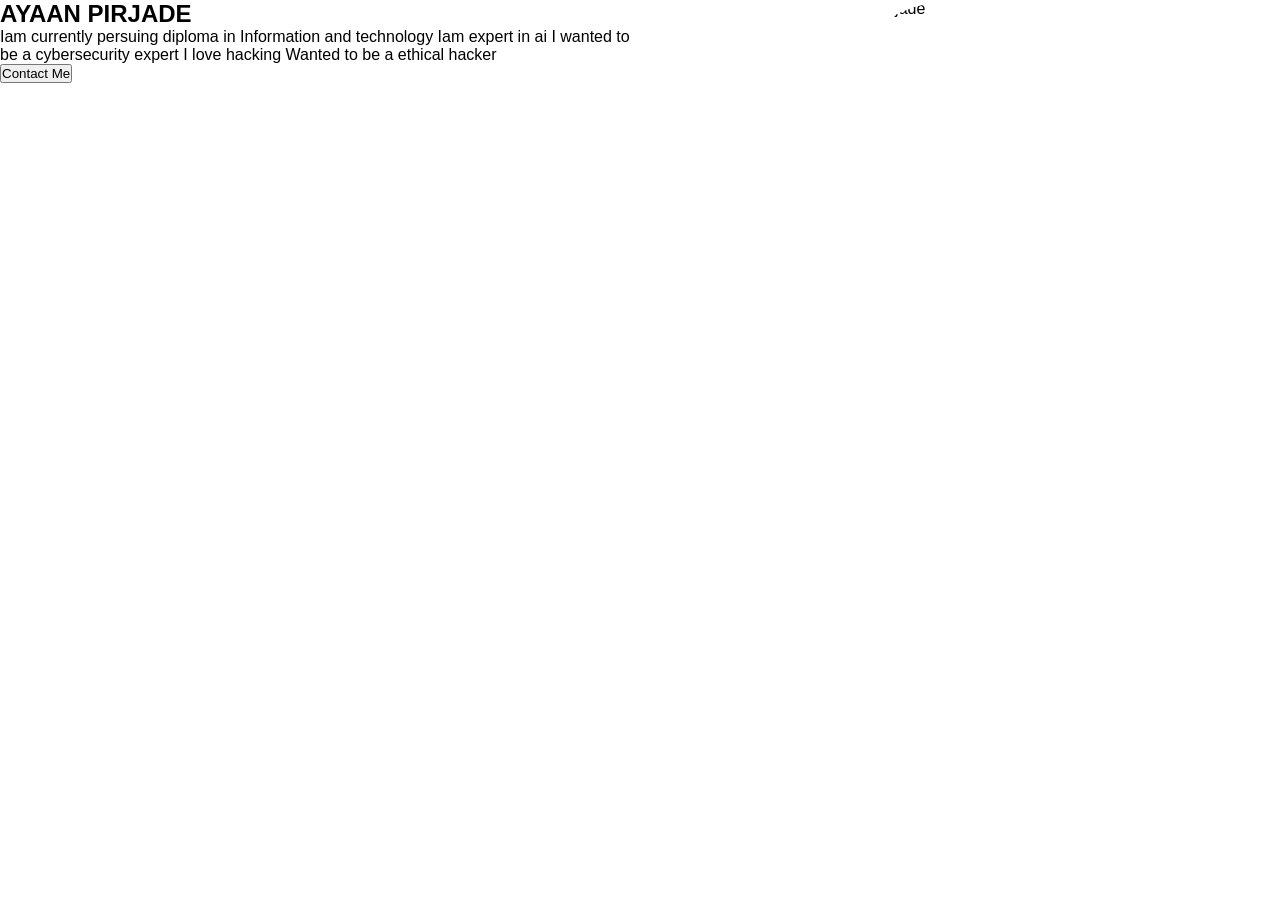
==== portfolio/index.html @ 5799d1e8 "hehe" ====
<!DOCTYPE html>
<html lang="en">
    <head>
        <meta charset="UTF-8">
        <meta name="viewport" content="width=device-width, initial-scale=1.0">
        <title>AYAAN PIRJADE</title>
        <link rel="stylesheet" href="./style.css">
    </head>
    <body>
        <section>
            <div class="UserInfo">
               <div class="leftDiv">
                <h1>AYAAN PIRJADE</h1>
                <p>Iam currently persuing diploma in Information and technology
Iam expert in ai
I wanted to be a cybersecurity expert
I love hacking
Wanted to be a ethical hacker</p>
            <button class="contactBtn">Contact Me</button>
               </div>
               <div class="rightDiv">
                <img src="https://avatars.githubusercontent.com/u/225470378?s=96&v=4" alt="Ayaan Pirjade">
               </div>
            </div>
        </section>
    </body>
---- portfolio/style.css ----
*{
    box-sizing: border-box;
    margin: 0;
    padding: 0;
    font-family: 'trebuchet ms', 'lucida sans', sans-serif;
}

.rightDiv img{
    width: 50%;
    height: 50%;
  
}
.UserInfo{
    display: flex;
}
.leftDiv{
 flex: 1;
}
.rightDiv{
    flex: 1;
    display: flex;
    justify-content: center;
    align-items: center;
}
.rightDiv img{
    width: 300px;
    height: 300px;
    border-radius: 50%;
}
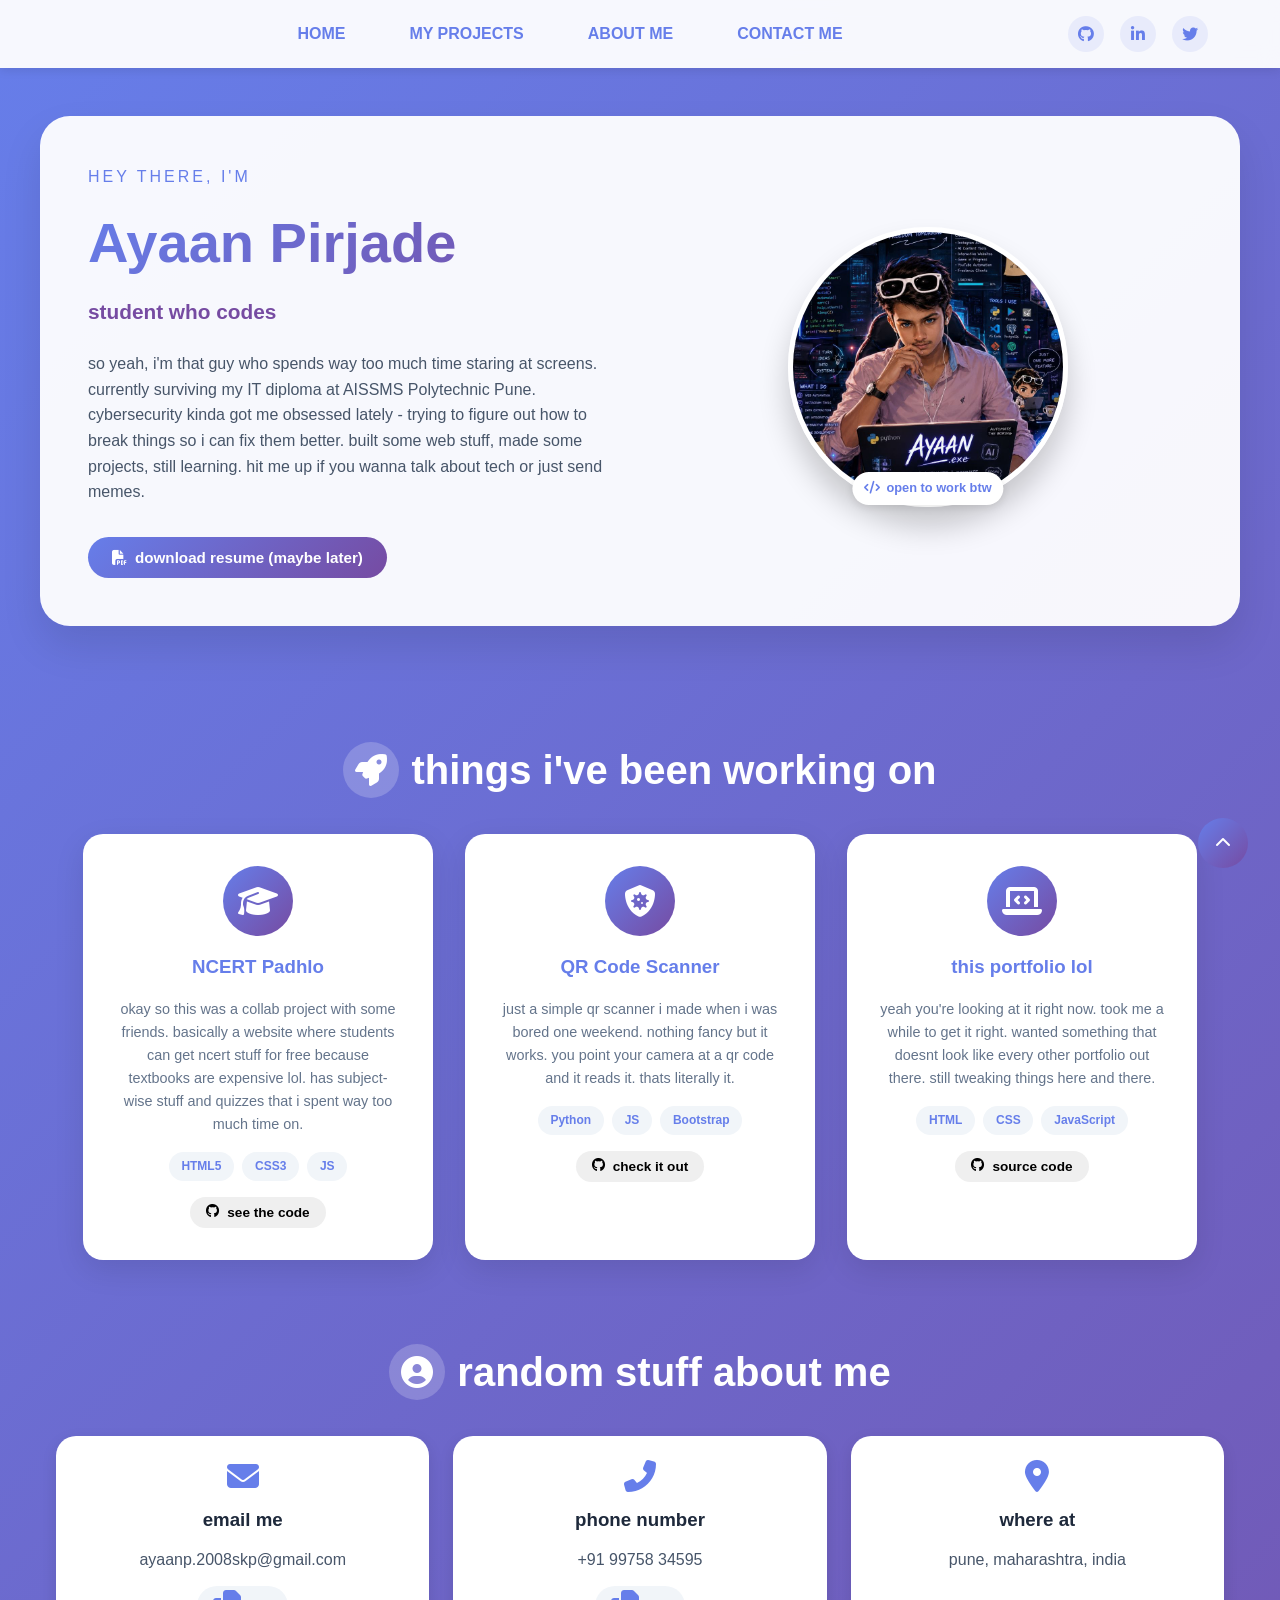
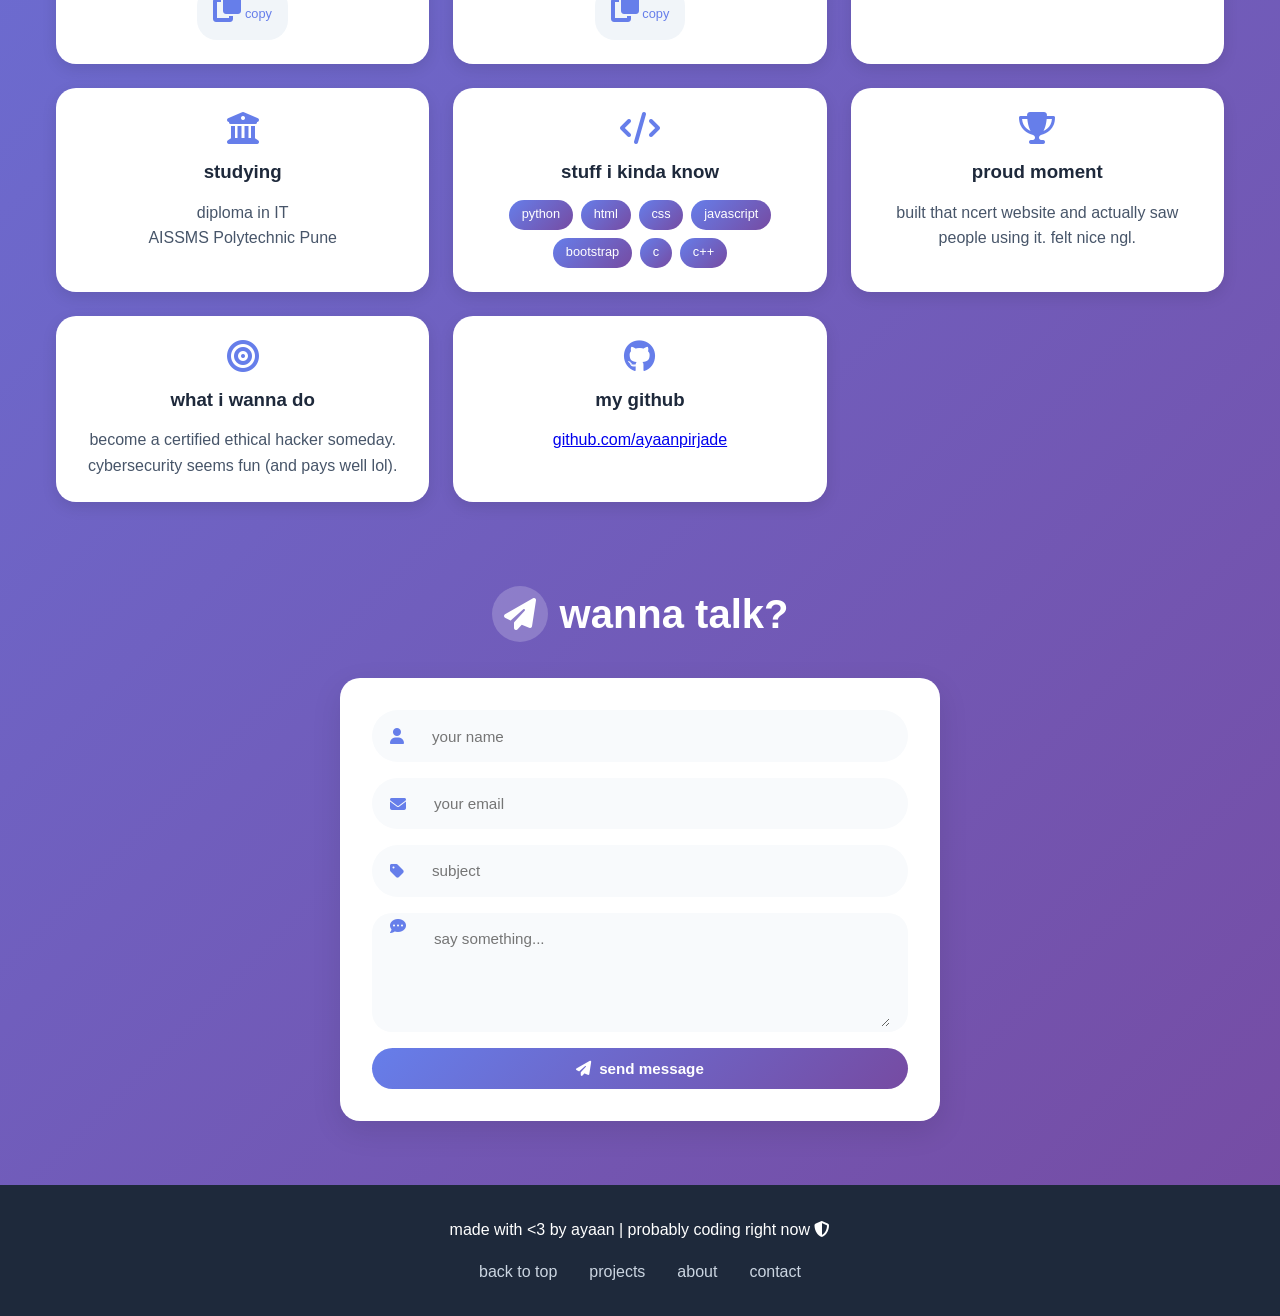
==== commit b0500b55: "Refactor portfolio website: overhaul HTML structure, enhance CSS styling, and improve responsiveness" ====
--- a/portfolio/index.html
+++ b/portfolio/index.html
@@ -1,26 +1,317 @@
 <!DOCTYPE html>
 <html lang="en">
-    <head>
-        <meta charset="UTF-8">
-        <meta name="viewport" content="width=device-width, initial-scale=1.0">
-        <title>AYAAN PIRJADE</title>
-        <link rel="stylesheet" href="./style.css">
-    </head>
-    <body>
-        <section>
-            <div class="UserInfo">
-               <div class="leftDiv">
-                <h1>AYAAN PIRJADE</h1>
-                <p>Iam currently persuing diploma in Information and technology
-Iam expert in ai
-I wanted to be a cybersecurity expert
-I love hacking
-Wanted to be a ethical hacker</p>
-            <button class="contactBtn">Contact Me</button>
-               </div>
-               <div class="rightDiv">
-                <img src="https://avatars.githubusercontent.com/u/225470378?s=96&v=4" alt="Ayaan Pirjade">
-               </div>
-            </div>
-        </section>
-    </body>+
+<head>
+    <meta charset="UTF-8">
+    <meta name="viewport" content="width=device-width, initial-scale=1.0">
+    <title>Ayaan Pirjade | sometimes i code, sometimes i sleep</title>
+    <link rel="stylesheet" href="style.css">
+    <link rel="stylesheet" href="https://cdnjs.cloudflare.com/ajax/libs/font-awesome/6.4.0/css/all.min.css">
+</head>
+
+<body>
+    
+    <!-- navigation bar thingy -->
+    <nav>
+    <div class="nav-container">
+        <div class="logo">
+            <a href="#home">
+                <img src=".//LOGO.jpg" alt="logo" class="logo-img" onerror="this.style.display='none'; this.nextSibling.style.display='block'">
+                <span class="logo-text" style="display: none;">A.P.</span>
+            </a>
+        </div>
+        <div class="hamburger" id="hamburger">
+            <i class="fas fa-bars"></i>
+        </div>
+        <ul class="nav-menu" id="nav-menu">
+            <li><a href="#home">HOME</a></li>
+            <li><a href="#projects">MY PROJECTS</a></li>
+            <li><a href="#about">ABOUT ME</a></li>
+            <li><a href="#contact">CONTACT ME</a></li>
+        </ul>
+        <div class="nav-social">
+            <a href="https://github.com/ayaanpirjade" target="_blank"><i class="fab fa-github"></i></a>
+            <a href="#"><i class="fab fa-linkedin-in"></i></a>
+            <a href="#"><i class="fab fa-twitter"></i></a>
+        </div>
+    </div>
+</nav>
+
+    <!-- main intro bit -->
+    <section id="home">
+        <div class="hero">
+            <div class="hero-content">
+                <span class="hello">hey there, i'm</span>
+                <h1>Ayaan Pirjade</h1>
+                <div class="typing" id="typing"></div>
+                <p>so yeah, i'm that guy who spends way too much time staring at screens. currently surviving my IT diploma at AISSMS Polytechnic Pune. cybersecurity kinda got me obsessed lately - trying to figure out how to break things so i can fix them better. built some web stuff, made some projects, still learning. hit me up if you wanna talk about tech or just send memes.</p>
+                <div class="hero-buttons">
+                    <button class="btn btn-primary" onclick="downloadResume()">
+                        <i class="fas fa-file-pdf"></i> download resume (maybe later)
+                    </button>
+                </div>
+            </div>
+            <div class="hero-image">
+                <div class="image-wrapper">
+                    <img src="../LOGO.jpg" alt="Ayaan Pirjade" onerror="this.src='https://ui-avatars.com/api/?name=Ayaan+Pirjade&background=1e293b&color=fff&size=300&bold=true&length=2'">
+                    <div class="status-badge">
+                        <i class="fas fa-code"></i> open to work btw
+                    </div>
+                </div>
+            </div>
+        </div>
+    </section>
+
+    <!-- projects section - things i actually built -->
+    <section id="projects">
+        <div class="container">
+            <div class="section-title">
+                <i class="fas fa-rocket"></i>
+                <h2>things i've been working on</h2>
+            </div>
+            <div class="projects-grid">
+                <div class="project-card">
+                    <div class="project-icon">
+                        <i class="fas fa-graduation-cap"></i>
+                    </div>
+                    <h3>NCERT Padhlo</h3>
+                    <p>okay so this was a collab project with some friends. basically a website where students can get ncert stuff for free because textbooks are expensive lol. has subject-wise stuff and quizzes that i spent way too much time on.</p>
+                    <div class="tech-tags">
+                        <span>HTML5</span>
+                        <span>CSS3</span>
+                        <span>JS</span>
+                    </div>
+                    <button class="btn btn-small" onclick="window.open('https://ayaanpirjade.github.io/NCERTPadhlo/', '_blank')">
+                        <i class="fab fa-github"></i> see the code
+                    </button>
+                </div>
+                <div class="project-card">
+                    <div class="project-icon">
+                        <i class="fas fa-shield-virus"></i>
+                    </div>
+                    <h3>QR Code Scanner</h3>
+                    <p>just a simple qr scanner i made when i was bored one weekend. nothing fancy but it works. you point your camera at a qr code and it reads it. thats literally it.</p>
+                    <div class="tech-tags">
+                        <span>Python</span>
+                        <span>JS</span>
+                        <span>Bootstrap</span>
+                    </div>
+                    <button class="btn btn-small" onclick="window.open('https://ayaanpirjade.github.io/Qr/', '_blank')">
+                        <i class="fab fa-github"></i> check it out
+                    </button>
+                </div>
+                <div class="project-card">
+                    <div class="project-icon">
+                        <i class="fas fa-laptop-code"></i>
+                    </div>
+                    <h3>this portfolio lol</h3>
+                    <p>yeah you're looking at it right now. took me a while to get it right. wanted something that doesnt look like every other portfolio out there. still tweaking things here and there.</p>
+                    <div class="tech-tags">
+                        <span>HTML</span>
+                        <span>CSS</span>
+                        <span>JavaScript</span>
+                    </div>
+                    <button class="btn btn-small" onclick="window.open('https://ayaanpirjade.github.io/my-portfolio/', '_blank')">
+                        <i class="fab fa-github"></i> source code
+                    </button>
+                </div>
+            </div>
+        </div>
+    </section>
+
+    <!-- about me - random facts -->
+    <section id="about">
+        <div class="container">
+            <div class="section-title">
+                <i class="fas fa-user-circle"></i>
+                <h2>random stuff about me</h2>
+            </div>
+            <div class="about-grid">
+                <div class="about-card">
+                    <i class="fas fa-envelope"></i>
+                    <h3>email me</h3>
+                    <p>ayaanp.2008skp@gmail.com</p>
+                    <button class="copy-btn" onclick="copyText('ayaanp.2008skp@gmail.com')"><i class="fas fa-copy"></i> copy</button>
+                </div>
+                <div class="about-card">
+                    <i class="fas fa-phone-alt"></i>
+                    <h3>phone number</h3>
+                    <p>+91 99758 34595</p>
+                    <button class="copy-btn" onclick="copyText('+919975834595')"><i class="fas fa-copy"></i> copy</button>
+                </div>
+                <div class="about-card">
+                    <i class="fas fa-map-marker-alt"></i>
+                    <h3>where at</h3>
+                    <p>pune, maharashtra, india</p>
+                </div>
+                <div class="about-card">
+                    <i class="fas fa-university"></i>
+                    <h3>studying</h3>
+                    <p>diploma in IT<br>AISSMS Polytechnic Pune</p>
+                </div>
+                <div class="about-card">
+                    <i class="fas fa-code"></i>
+                    <h3>stuff i kinda know</h3>
+                    <div class="skills">
+                        <span>python</span>
+                        <span>html</span>
+                        <span>css</span>
+                        <span>javascript</span>
+                        <span>bootstrap</span>
+                        <span>c</span>
+                        <span>c++</span>
+                    </div>
+                </div>
+                <div class="about-card">
+                    <i class="fas fa-trophy"></i>
+                    <h3>proud moment</h3>
+                    <p>built that ncert website and actually saw people using it. felt nice ngl.</p>
+                </div>
+                <div class="about-card">
+                    <i class="fas fa-bullseye"></i>
+                    <h3>what i wanna do</h3>
+                    <p>become a certified ethical hacker someday. cybersecurity seems fun (and pays well lol).</p>
+                </div>
+                <div class="about-card">
+                    <i class="fab fa-github"></i>
+                    <h3>my github</h3>
+                    <p><a href="https://github.com/ayaanpirjade" target="_blank">github.com/ayaanpirjade</a></p>
+                </div>
+            </div>
+        </div>
+    </section>
+
+    <!-- contact - if you wanna reach out -->
+    <section id="contact">
+        <div class="container">
+            <div class="section-title">
+                <i class="fas fa-paper-plane"></i>
+                <h2>wanna talk?</h2>
+            </div>
+            <div class="contact-form">
+                <form id="contactForm" onsubmit="handleSubmit(event)">
+                    <div class="input-group">
+                        <i class="fas fa-user"></i>
+                        <input type="text" placeholder="your name" required>
+                    </div>
+                    <div class="input-group">
+                        <i class="fas fa-envelope"></i>
+                        <input type="email" placeholder="your email" required>
+                    </div>
+                    <div class="input-group">
+                        <i class="fas fa-tag"></i>
+                        <input type="text" placeholder="subject" required>
+                    </div>
+                    <div class="input-group textarea-group">
+                        <i class="fas fa-comment-dots"></i>
+                        <textarea rows="5" placeholder="say something..."></textarea>
+                    </div>
+                    <button type="submit" class="btn btn-primary btn-full">
+                        <i class="fas fa-paper-plane"></i> send message
+                    </button>
+                </form>
+            </div>
+        </div>
+    </section>
+
+    <footer>
+        <p>made with &lt;3 by ayaan | probably coding right now <i class="fas fa-shield-alt"></i></p>
+        <div class="footer-links">
+            <a href="#home">back to top</a>
+            <a href="#projects">projects</a>
+            <a href="#about">about</a>
+            <a href="#contact">contact</a>
+        </div>
+    </footer>
+
+    <div class="back-to-top">
+        <a href="#"><i class="fas fa-chevron-up"></i></a>
+    </div>
+
+    <script>
+        // mobile menu thing - because phones exist
+        const hamburger = document.getElementById('hamburger');
+        const navMenu = document.getElementById('nav-menu');
+
+        if(hamburger) {
+            hamburger.addEventListener('click', () => {
+                navMenu.classList.toggle('active');
+            });
+        }
+
+        // close menu when you click a link
+        document.querySelectorAll('.nav-menu a').forEach(link => {
+            link.addEventListener('click', () => {
+                navMenu.classList.remove('active');
+            });
+        });
+
+        // typing animation - just for fun
+        const thingsIDo = ["student who codes", "cybersecurity nerd", "python enjoyer", "web dev (kinda)", "ethical hacker in training"];
+        let idx = 0, charIdx = 0, deleting = false;
+        const typingBox = document.getElementById('typing');
+
+        function typeWriter() {
+            if (!typingBox) return;
+            const currentText = thingsIDo[idx];
+            if (deleting) {
+                typingBox.textContent = currentText.substring(0, charIdx - 1);
+                charIdx--;
+            } else {
+                typingBox.textContent = currentText.substring(0, charIdx + 1);
+                charIdx++;
+            }
+            
+            if (!deleting && charIdx === currentText.length) {
+                deleting = true;
+                setTimeout(typeWriter, 1800);
+            } else if (deleting && charIdx === 0) {
+                deleting = false;
+                idx = (idx + 1) % thingsIDo.length;
+                setTimeout(typeWriter, 400);
+            } else {
+                setTimeout(typeWriter, deleting ? 40 : 80);
+            }
+        }
+        typeWriter();
+
+        // copy to clipboard - handy
+        function copyText(text) {
+            navigator.clipboard.writeText(text).then(() => {
+                alert('copied to clipboard: ' + text);
+            }).catch(() => {
+                alert('couldnt copy, try manual');
+            });
+        }
+
+        // contact form submit
+        function handleSubmit(e) {
+            e.preventDefault();
+            alert('thanks! i\'ll get back to you when i check my email (might take a day or two)');
+            e.target.reset();
+        }
+
+        // resume thing - not ready yet
+        function downloadResume() {
+            alert('resume not ready yet 😅 working on it though!');
+        }
+
+        // smooth scrolling for internal links
+        document.querySelectorAll('a[href^="#"]').forEach(anchor => {
+            anchor.addEventListener('click', function(e) {
+                const href = this.getAttribute('href');
+                if(href === "#" || href === "") return;
+                e.preventDefault();
+                const target = document.querySelector(href);
+                if(target) {
+                    target.scrollIntoView({ behavior: 'smooth' });
+                }
+            });
+        });
+
+        // little console message - why not
+        console.log("hey there! thanks for checking out my portfolio 🙂");
+    </script>
+</body>
+
+</html>
--- a/portfolio/style.css
+++ b/portfolio/style.css
@@ -1,29 +1,624 @@
-*{
-    box-sizing: border-box;
+* {
     margin: 0;
     padding: 0;
-    font-family: 'trebuchet ms', 'lucida sans', sans-serif;
-}
-
-.rightDiv img{
-    width: 50%;
-    height: 50%;
-  
-}
-.UserInfo{
-    display: flex;
-}
-.leftDiv{
- flex: 1;
-}
-.rightDiv{
+    box-sizing: border-box;
+    scroll-behavior: smooth;
+}
+
+body {
+    font-family: -apple-system, BlinkMacSystemFont, 'Segoe UI', Roboto, Oxygen, Ubuntu, sans-serif;
+    background: linear-gradient(135deg, #667eea 0%, #764ba2 100%);
+    color: #1e293b;
+    line-height: 1.6;
+}
+
+/* Navigation */
+nav {
+    position: sticky;
+    top: 0;
+    z-index: 100;
+    background: rgba(255, 255, 255, 0.95);
+    backdrop-filter: blur(10px);
+    box-shadow: 0 2px 10px rgba(0, 0, 0, 0.1);
+}
+
+.nav-container {
+    max-width: 1200px;
+    margin: 0 auto;
+    padding: 1rem 2rem;
+    display: flex;
+    justify-content: space-between;
+    align-items: center;
+    flex-wrap: wrap;
+}
+
+.logo a {
+    font-size: 1.8rem;
+    font-weight: bold;
+    background: linear-gradient(135deg, #667eea, #764ba2);
+    -webkit-background-clip: text;
+    background-clip: text;
+    color: transparent;
+    text-decoration: none;
+}
+
+.nav-menu {
+    display: flex;
+    list-style: none;
+    gap: 2rem;
+}
+
+.nav-menu li a {
+    text-decoration: none;
+    color: #667eea;
+    font-weight: 600;
+    transition: 0.3s;
+    padding: 0.5rem 1rem;
+    border-radius: 25px;
+}
+
+.nav-menu li a:hover {
+    background: linear-gradient(135deg, #667eea, #764ba2);
+    color: white;
+}
+
+.nav-social {
+    display: flex;
+    gap: 1rem;
+}
+
+.nav-social a {
+    width: 36px;
+    height: 36px;
+    display: flex;
+    align-items: center;
+    justify-content: center;
+    background: rgba(102, 126, 234, 0.1);
+    border-radius: 50%;
+    color: #667eea;
+    text-decoration: none;
+    transition: 0.3s;
+}
+
+.nav-social a:hover {
+    background: #667eea;
+    color: white;
+}
+
+.hamburger {
+    display: none;
+    font-size: 1.8rem;
+    cursor: pointer;
+    color: #667eea;
+}
+
+/* Hero Section */
+.hero {
+    max-width: 1200px;
+    margin: 3rem auto;
+    padding: 3rem;
+    display: flex;
+    align-items: center;
+    gap: 3rem;
+    background: rgba(255, 255, 255, 0.95);
+    border-radius: 30px;
+    box-shadow: 0 20px 40px rgba(0, 0, 0, 0.1);
+    flex-wrap: wrap;
+}
+
+.hero-content {
     flex: 1;
-    display: flex;
-    justify-content: center;
-    align-items: center;
-}
-.rightDiv img{
-    width: 300px;
-    height: 300px;
+    min-width: 280px;
+}
+
+.hello {
+    font-size: 1rem;
+    color: #667eea;
+    text-transform: uppercase;
+    letter-spacing: 3px;
+}
+
+.hero-content h1 {
+    font-size: 3.5rem;
+    background: linear-gradient(135deg, #667eea, #764ba2);
+    -webkit-background-clip: text;
+    background-clip: text;
+    color: transparent;
+    margin: 0.5rem 0;
+}
+
+.typing {
+    font-size: 1.3rem;
+    color: #764ba2;
+    margin-bottom: 1rem;
+    font-weight: 600;
+    min-height: 2.5rem;
+}
+
+.hero-content p {
+    color: #475569;
+    margin-bottom: 2rem;
+}
+
+.hero-buttons {
+    display: flex;
+    gap: 1rem;
+    flex-wrap: wrap;
+}
+
+.hero-image {
+    flex: 1;
+    text-align: center;
+}
+
+.image-wrapper {
+    position: relative;
+    display: inline-block;
+}
+
+.image-wrapper img {
+    width: 280px;
+    height: 280px;
     border-radius: 50%;
-}
+    object-fit: cover;
+    border: 5px solid white;
+    box-shadow: 0 20px 30px rgba(0, 0, 0, 0.2);
+}
+
+.status-badge {
+    position: absolute;
+    bottom: 10px;
+    left: 50%;
+    transform: translateX(-50%);
+    background: white;
+    padding: 6px 12px;
+    border-radius: 50px;
+    font-size: 0.8rem;
+    font-weight: 600;
+    color: #667eea;
+    white-space: nowrap;
+    display: flex;
+    align-items: center;
+    gap: 6px;
+    box-shadow: 0 2px 8px rgba(0, 0, 0, 0.1);
+}
+
+/* Buttons */
+.btn {
+    padding: 12px 24px;
+    border-radius: 50px;
+    font-weight: 600;
+    cursor: pointer;
+    transition: 0.3s;
+    border: none;
+    font-size: 0.95rem;
+    display: inline-flex;
+    align-items: center;
+    gap: 8px;
+}
+
+.btn-primary {
+    background: linear-gradient(135deg, #667eea, #764ba2);
+    color: white;
+}
+
+.btn-primary:hover {
+    transform: translateY(-3px);
+    box-shadow: 0 10px 20px rgba(102, 126, 234, 0.3);
+}
+
+.btn-secondary {
+    background: white;
+    color: #667eea;
+    border: 2px solid #667eea;
+}
+
+.btn-secondary:hover {
+    background: #667eea;
+    color: white;
+}
+
+.btn-small {
+    padding: 8px 16px;
+    font-size: 0.85rem;
+}
+
+.btn-full {
+    width: 100%;
+    justify-content: center;
+}
+
+/* Sections */
+.container {
+    max-width: 1200px;
+    margin: 0 auto;
+    padding: 1rem;
+}
+
+.section-title {
+    text-align: center;
+    margin: 3rem 0 2rem;
+    display: flex;
+    align-items: center;
+    justify-content: center;
+    gap: 12px;
+}
+
+.section-title i {
+    font-size: 2rem;
+    color: white;
+    background: rgba(255, 255, 255, 0.2);
+    padding: 12px;
+    border-radius: 50%;
+}
+
+.section-title h2 {
+    font-size: 2.5rem;
+    color: white;
+    font-weight: 700;
+}
+
+/* Projects */
+.projects-grid {
+    display: flex;
+    flex-wrap: wrap;
+    justify-content: center;
+    gap: 2rem;
+}
+
+.project-card {
+    background: white;
+    border-radius: 20px;
+    padding: 2rem;
+    max-width: 350px;
+    text-align: center;
+    transition: 0.3s;
+    box-shadow: 0 10px 30px rgba(0, 0, 0, 0.1);
+    flex: 1;
+    min-width: 280px;
+}
+
+.project-card:hover {
+    transform: translateY(-10px);
+}
+
+.project-icon {
+    width: 70px;
+    height: 70px;
+    background: linear-gradient(135deg, #667eea, #764ba2);
+    border-radius: 50%;
+    display: flex;
+    align-items: center;
+    justify-content: center;
+    margin: 0 auto 1rem;
+}
+
+.project-icon i {
+    font-size: 2rem;
+    color: white;
+}
+
+.project-card h3 {
+    margin: 1rem 0;
+    color: #667eea;
+}
+
+.project-card p {
+    color: #64748b;
+    margin-bottom: 1rem;
+    font-size: 0.9rem;
+}
+
+.tech-tags {
+    display: flex;
+    flex-wrap: wrap;
+    gap: 0.5rem;
+    justify-content: center;
+    margin: 1rem 0;
+}
+
+.tech-tags span {
+    background: #f1f5f9;
+    padding: 0.3rem 0.8rem;
+    border-radius: 20px;
+    font-size: 0.75rem;
+    color: #667eea;
+    font-weight: 600;
+}
+
+/* About */
+.about-grid {
+    display: grid;
+    grid-template-columns: repeat(auto-fit, minmax(300px, 1fr));
+    gap: 1.5rem;
+}
+
+.about-card {
+    background: white;
+    padding: 1.5rem;
+    border-radius: 20px;
+    text-align: center;
+    transition: 0.3s;
+    box-shadow: 0 5px 15px rgba(0, 0, 0, 0.1);
+}
+
+.about-card:hover {
+    transform: translateY(-5px);
+}
+
+.about-card i {
+    font-size: 2rem;
+    color: #667eea;
+    margin-bottom: 0.8rem;
+}
+
+.about-card h3 {
+    margin-bottom: 0.8rem;
+}
+
+.about-card p {
+    color: #475569;
+    word-break: break-word;
+}
+
+.skills {
+    display: flex;
+    flex-wrap: wrap;
+    gap: 0.5rem;
+    justify-content: center;
+}
+
+.skills span {
+    background: linear-gradient(135deg, #667eea, #764ba2);
+    color: white;
+    padding: 0.3rem 0.8rem;
+    border-radius: 20px;
+    font-size: 0.8rem;
+}
+
+.copy-btn {
+    margin-top: 0.8rem;
+    padding: 0.3rem 1rem;
+    background: #f1f5f9;
+    color: #667eea;
+    border: none;
+    border-radius: 20px;
+    cursor: pointer;
+    font-size: 0.8rem;
+    transition: 0.3s;
+}
+
+.copy-btn:hover {
+    background: #667eea;
+    color: white;
+}
+
+/* Contact Form */
+.contact-form {
+    max-width: 600px;
+    margin: 0 auto;
+    background: white;
+    border-radius: 20px;
+    padding: 2rem;
+    box-shadow: 0 10px 30px rgba(0, 0, 0, 0.1);
+}
+
+.input-group {
+    display: flex;
+    align-items: center;
+    gap: 1rem;
+    background: #f8fafc;
+    border-radius: 50px;
+    padding: 0.2rem 1rem;
+    margin-bottom: 1rem;
+    border: 2px solid transparent;
+    transition: 0.3s;
+}
+
+.input-group:focus-within {
+    border-color: #667eea;
+    background: white;
+}
+
+.input-group i {
+    color: #667eea;
+}
+
+.input-group input,
+.input-group textarea {
+    width: 100%;
+    padding: 12px;
+    border: none;
+    background: transparent;
+    outline: none;
+    font-size: 0.95rem;
+}
+
+.textarea-group {
+    align-items: flex-start;
+    border-radius: 20px;
+}
+
+.textarea-group textarea {
+    resize: vertical;
+    font-family: inherit;
+}
+/* Logo image styling */
+.logo-img {
+    width: 40px;
+    height: 40px;
+    border-radius: 50%;
+    object-fit: cover;
+    transition: transform 0.3s;
+}
+
+.logo-img:hover {
+    transform: scale(1.05);
+}
+
+/* If you want different sizes, use these options: */
+
+/* Small logo */
+.logo-img-small {
+    width: 30px;
+    height: 30px;
+}
+
+/* Medium logo (default) */
+.logo-img-medium {
+    width: 40px;
+    height: 40px;
+}
+
+/* Large logo */
+.logo-img-large {
+    width: 50px;
+    height: 50px;
+}
+
+/* If you want text instead of image, keep the original AP */
+.logo a {
+    font-size: 1.8rem;
+    font-weight: bold;
+    background: linear-gradient(135deg, #667eea, #764ba2);
+    -webkit-background-clip: text;
+    background-clip: text;
+    color: transparent;
+    text-decoration: none;
+}
+/* Footer */
+footer {
+    background: #1e293b;
+    color: white;
+    text-align: center;
+    padding: 2rem;
+    margin-top: 3rem;
+}
+
+.footer-links {
+    display: flex;
+    justify-content: center;
+    gap: 2rem;
+    margin-top: 1rem;
+    flex-wrap: wrap;
+}
+
+.footer-links a {
+    color: #cbd5e1;
+    text-decoration: none;
+}
+
+.footer-links a:hover {
+    color: white;
+}
+
+/* Back to top */
+.back-to-top {
+    position: fixed;
+    bottom: 2rem;
+    right: 2rem;
+    background: linear-gradient(135deg, #667eea, #764ba2);
+    border-radius: 50%;
+    padding: 10px;
+    cursor: pointer;
+    transition: 0.3s;
+}
+
+.back-to-top a {
+    color: white;
+    text-decoration: none;
+    display: flex;
+    align-items: center;
+    justify-content: center;
+    width: 30px;
+    height: 30px;
+}
+
+.back-to-top:hover {
+    transform: translateY(-5px);
+}
+
+/* Mobile Responsive */
+@media (max-width: 768px) {
+    .hamburger {
+        display: block;
+    }
+
+    .nav-menu {
+        display: none;
+        width: 100%;
+        flex-direction: column;
+        align-items: center;
+        padding: 1rem 0;
+    }
+
+    .nav-menu.active {
+        display: flex;
+    }
+
+    .hero {
+        flex-direction: column;
+        text-align: center;
+        margin: 1rem;
+        padding: 1.5rem;
+    }
+
+    .hero-content h1 {
+        font-size: 2rem;
+    }
+
+    .typing {
+        font-size: 1rem;
+    }
+
+    .hero-buttons {
+        justify-content: center;
+    }
+
+    .image-wrapper img {
+        width: 200px;
+        height: 200px;
+    }
+
+    .section-title h2 {
+        font-size: 1.8rem;
+    }
+
+    .section-title i {
+        font-size: 1.5rem;
+        padding: 8px;
+    }
+
+    .about-grid {
+        grid-template-columns: 1fr;
+    }
+
+    .back-to-top {
+        bottom: 1rem;
+        right: 1rem;
+    }
+
+    .status-badge {
+        font-size: 0.7rem;
+        padding: 4px 10px;
+    }
+}
+
+@media (max-width: 480px) {
+    .nav-container {
+        padding: 1rem;
+    }
+
+    .hero-content h1 {
+        font-size: 1.8rem;
+    }
+
+    .btn {
+        padding: 8px 16px;
+        font-size: 0.85rem;
+    }
+
+    .project-card {
+        padding: 1.5rem;
+    }
+}
